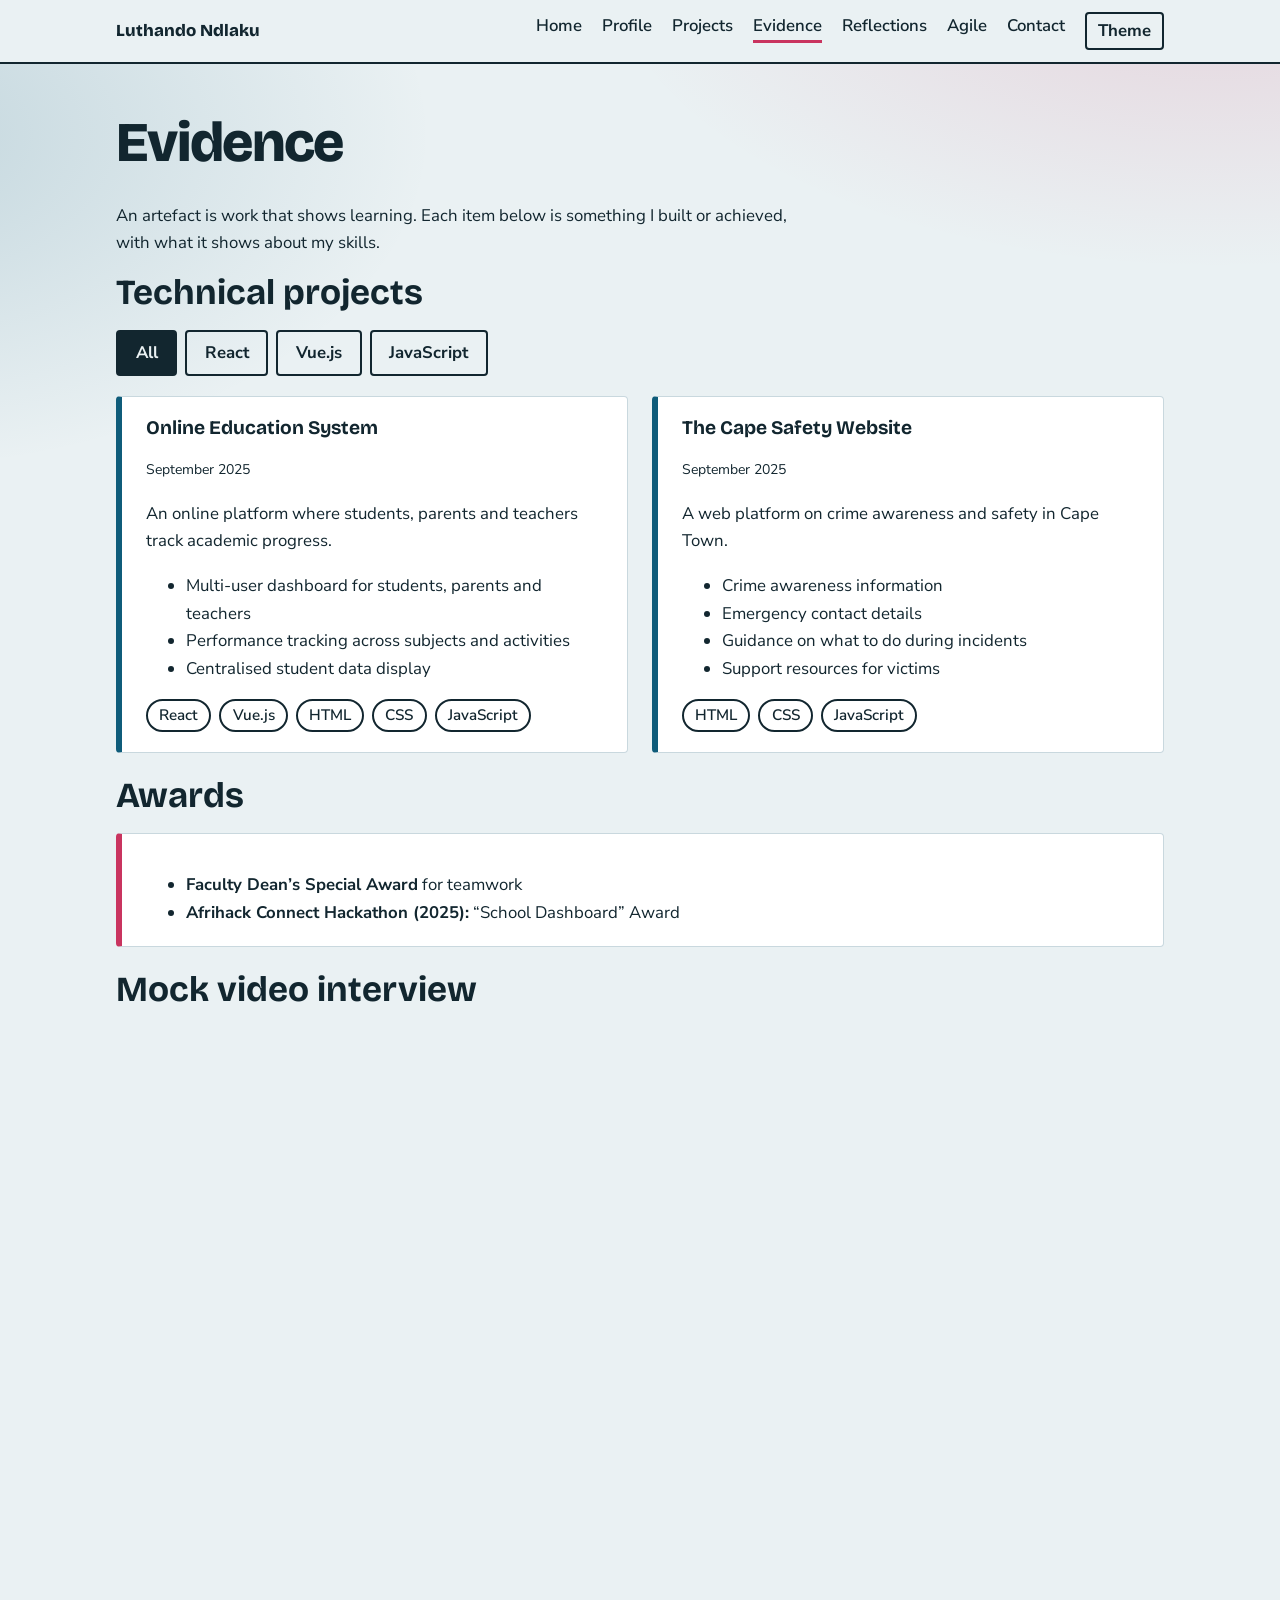
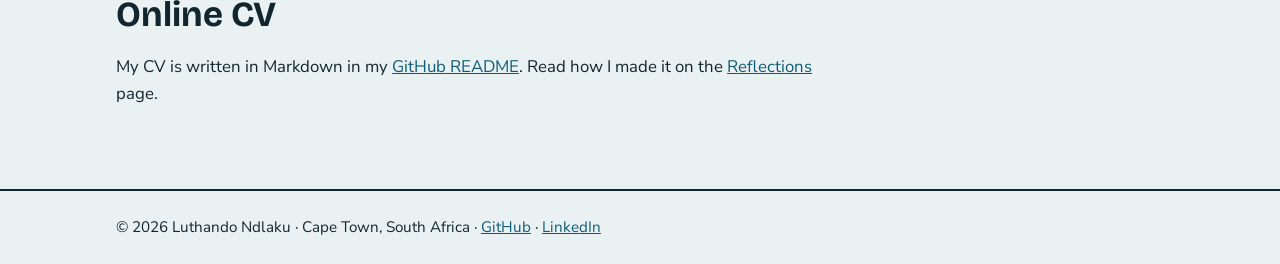
==== evidence.html @ d26c02fd "Add files via upload" ====
<!DOCTYPE html>
<html lang="en"><head><meta charset="utf-8"><meta name="viewport" content="width=device-width, initial-scale=1">
<title>Evidence | Luthando Ndlaku</title>
<meta name="description" content="E-portfolio of Luthando Ndlaku, ICT student in Cape Town specialising in web design and development.">
<link rel="preconnect" href="https://fonts.googleapis.com"><link rel="preconnect" href="https://fonts.gstatic.com" crossorigin>
<link href="https://fonts.googleapis.com/css2?family=Bricolage+Grotesque:wght@600;700;800&family=Nunito+Sans:wght@400;600;700&display=swap" rel="stylesheet">
<link rel="stylesheet" href="style.css"><link rel="icon" href="favicon.svg" type="image/svg+xml"></head><body>
<header><div class="wrap"><nav aria-label="Main"><a class="brand" href="index.html">Luthando Ndlaku</a><button id="menu" class="ghost" aria-expanded="false" aria-controls="links">Menu</button><ul id="links">
<li><a href="index.html">Home</a></li>
<li><a href="profile.html">Profile</a></li>
<li><a href="projects.html">Projects</a></li>
<li><a href="evidence.html" aria-current="page">Evidence</a></li>
<li><a href="reflections.html">Reflections</a></li>
<li><a href="agile.html">Agile</a></li>
<li><a href="contact.html">Contact</a></li>
<li><button id="theme" class="ghost" aria-pressed="false">Theme</button></li></ul></nav></div></header><main><div class="wrap">
<h1 style="font-size:clamp(2.2rem,7vw,3.5rem)">Evidence</h1>
<p class="prose">An artefact is work that shows learning. Each item below is something I built or achieved, with what it shows about my skills.</p>
<h2>Technical projects</h2>
<div class="filters" role="group" aria-label="Filter projects by technology"><button class="ghost" data-f="all" aria-pressed="true">All</button><button class="ghost" data-f="React" aria-pressed="false">React</button><button class="ghost" data-f="Vue.js" aria-pressed="false">Vue.js</button><button class="ghost" data-f="JavaScript" aria-pressed="false">JavaScript</button></div>
<div class="cols">
<article class="panel" data-tags="React Vue.js HTML CSS JavaScript"><h3>Online Education System</h3><p><small>September 2025</small></p>
<p>An online platform where students, parents and teachers track academic progress.</p>
<ul><li>Multi-user dashboard for students, parents and teachers</li><li>Performance tracking across subjects and activities</li><li>Centralised student data display</li></ul>
<ul class="chips"><li>React</li><li>Vue.js</li><li>HTML</li><li>CSS</li><li>JavaScript</li></ul></article>
<article class="panel" data-tags="HTML CSS JavaScript"><h3>The Cape Safety Website</h3><p><small>September 2025</small></p>
<p>A web platform on crime awareness and safety in Cape Town.</p>
<ul><li>Crime awareness information</li><li>Emergency contact details</li><li>Guidance on what to do during incidents</li><li>Support resources for victims</li></ul>
<ul class="chips"><li>HTML</li><li>CSS</li><li>JavaScript</li></ul></article></div>
<h2>Awards</h2>
<div class="panel award"><ul><li><strong>Faculty Dean’s Special Award</strong> for teamwork</li><li><strong>Afrihack Connect Hackathon (2025):</strong> “School Dashboard” Award</li></ul></div>
<h2>Mock video interview</h2>
<div class="video"><iframe src="https://www.youtube.com/embed/iJlWR8e70GU" title="Mock Video Interview" allow="accelerometer; autoplay; clipboard-write; encrypted-media; gyroscope; picture-in-picture; web-share" allowfullscreen loading="lazy"></iframe></div>
<h2>Online CV</h2>
<p class="prose">My CV is written in Markdown in my <a href="https://github.com/LuthandoNdlaku">GitHub README</a>. Read how I made it on the <a href="reflections.html">Reflections</a> page.</p>
</div></main><footer><div class="wrap">© 2026 Luthando Ndlaku · Cape Town, South Africa · <a href="https://github.com/LuthandoNdlaku">GitHub</a> · <a href="https://www.linkedin.com/in/luthando-ndlaku">LinkedIn</a></div></footer><script src="script.js" defer></script></body></html>
---- style.css ----
:root{--ink:#12262F;--sea:#0F5C7A;--mist:#EAF1F3;--protea:#C9345F;--sand:#D9CBB4;--card:#fff;--line:#c9d8de}
@media (prefers-color-scheme:dark){:root{--ink:#E6EEF1;--sea:#6DB8D4;--mist:#0E1C22;--protea:#F06C93;--sand:#3a3427;--card:#14272F;--line:#2a4350}}
*{box-sizing:border-box}html{scroll-behavior:smooth}
body{margin:0;font:1.05rem/1.65 "Nunito Sans",system-ui,sans-serif;color:var(--ink);background:var(--mist)}
h1,h2,h3{font-family:"Bricolage Grotesque","Nunito Sans",system-ui,sans-serif;line-height:1.1;margin:0 0 .5em}
h1{font-size:clamp(2.6rem,9vw,5.5rem);letter-spacing:-.03em;font-weight:800}
h2{font-size:clamp(1.6rem,4vw,2.2rem);font-weight:700}h3{font-size:1.2rem;font-weight:700}
a{color:var(--sea)}a:hover{color:var(--protea)}
:focus-visible{outline:3px solid var(--protea);outline-offset:3px}
.wrap{max-width:68rem;margin:0 auto;padding:0 1.25rem}
header{position:sticky;top:0;z-index:5;background:var(--mist);border-bottom:2px solid var(--ink)}
nav{display:flex;flex-wrap:wrap;align-items:center;justify-content:space-between;gap:.5rem 1.5rem;padding:.75rem 0}
.brand{font-family:"Bricolage Grotesque",sans-serif;font-weight:800;text-decoration:none;color:var(--ink)}
nav ul{display:flex;flex-wrap:wrap;gap:.25rem 1.25rem;list-style:none;margin:0;padding:0}
nav ul a{color:var(--ink);text-decoration:none;font-weight:600;padding:.2rem 0;border-bottom:3px solid transparent}
nav ul a:hover,nav ul a[aria-current]{border-color:var(--protea)}
main{padding:3rem 0 4rem}
.hero{display:grid;gap:2rem;grid-template-columns:1.6fr 1fr;align-items:end;padding:1rem 0 3rem}
.hero .lede{font-size:1.25rem;max-width:36rem}
.facts{background:var(--ink);color:var(--mist);padding:1.25rem 1.5rem;border-radius:.25rem;margin:0;list-style:none}
.facts li{padding:.35rem 0;border-bottom:1px solid rgba(255,255,255,.2)}.facts li:last-child{border:0}
.facts a{color:var(--sand)}
.wave{height:14px;background:repeating-linear-gradient(90deg,var(--sea) 0 28px,var(--sand) 28px 56px);margin:0 0 2.5rem}
.tiles{display:grid;gap:1rem;grid-template-columns:repeat(auto-fit,minmax(13rem,1fr));margin-top:1rem}
.tile{display:block;text-decoration:none;color:var(--ink);background:var(--card);border:2px solid var(--ink);padding:1.1rem 1.25rem;border-radius:.25rem}
.tile:hover{background:var(--sand);color:var(--ink)}.tile strong{display:block;font-family:"Bricolage Grotesque",sans-serif;font-size:1.25rem}
.panel{background:var(--card);border:1px solid var(--line);border-left:6px solid var(--sea);padding:1.25rem 1.5rem;margin:0 0 1.5rem;border-radius:.25rem}
.panel.award{border-left-color:var(--protea)}.panel.todo{border-left-style:dashed;border-left-color:var(--sand)}
.panel p:last-child,.panel ul:last-child{margin-bottom:0}
.cols{display:grid;gap:1.5rem;grid-template-columns:repeat(auto-fit,minmax(18rem,1fr))}
.chips{display:flex;flex-wrap:wrap;gap:.5rem;list-style:none;padding:0;margin:.5rem 0 1rem}
.chips li{border:2px solid var(--ink);padding:.1rem .7rem;border-radius:2rem;font-weight:600;font-size:.95rem}
.video{max-width:315px;aspect-ratio:9/16}.video iframe{width:100%;height:100%;border:0;border-radius:.25rem}
.prose{max-width:44rem}
footer{border-top:2px solid var(--ink);padding:1.5rem 0;font-size:.95rem}
@media(max-width:46rem){.hero{grid-template-columns:1fr}}
@media(prefers-reduced-motion:reduce){html{scroll-behavior:auto}}
:root[data-theme=dark]{--ink:#E6EEF1;--sea:#6DB8D4;--mist:#0E1C22;--protea:#F06C93;--sand:#3a3427;--card:#14272F;--line:#2a4350}
:root[data-theme=light]{--ink:#12262F;--sea:#0F5C7A;--mist:#EAF1F3;--protea:#C9345F;--sand:#D9CBB4;--card:#fff;--line:#c9d8de}
button,.btn{font:inherit;font-weight:700;cursor:pointer;color:var(--mist);background:var(--ink);border:2px solid var(--ink);padding:.45rem 1.1rem;border-radius:.25rem;text-decoration:none;display:inline-block}
button:hover,.btn:hover{background:var(--protea);border-color:var(--protea);color:#fff}
button.ghost,.btn.ghost{background:transparent;color:var(--ink)}button.ghost:hover{color:#fff}
button.ghost[aria-pressed=true]{background:var(--ink);color:var(--mist)}
#theme,#menu{padding:.2rem .7rem}#menu{display:none}
.role{font-size:1.3rem;font-weight:700;color:var(--sea);margin:0 0 .75rem}.role strong{border-right:3px solid var(--protea);padding-right:4px}
.actions{display:flex;flex-wrap:wrap;gap:.75rem;margin-top:1.5rem}
.filters{display:flex;flex-wrap:wrap;gap:.5rem;margin:0 0 1.25rem}
[hidden]{display:none!important}
label{display:block;font-weight:700;margin:1rem 0 .25rem}
input,textarea,select{width:100%;font:inherit;color:var(--ink);background:var(--card);border:2px solid var(--ink);border-radius:.25rem;padding:.55rem .7rem}
textarea{min-height:9rem;resize:vertical}.err{color:var(--protea);font-weight:700;min-height:1.4rem;margin:.25rem 0 0}
.status{font-weight:700;margin-top:1rem}
.board{display:grid;gap:1rem;grid-template-columns:repeat(auto-fit,minmax(14rem,1fr));margin:1rem 0 2rem}
.col{background:var(--card);border:2px solid var(--ink);border-radius:.25rem;padding:.75rem;min-height:8rem}
.col h3{margin:0 0 .6rem;display:flex;justify-content:space-between}
.task{background:var(--mist);border:1px solid var(--line);border-left:5px solid var(--sea);padding:.5rem .6rem;margin-bottom:.5rem;border-radius:.2rem;font-size:.97rem}
.col[data-c=doing] .task{border-left-color:var(--protea)}.col[data-c=done] .task{border-left-color:#2e8b57}
.task div{display:flex;gap:.3rem;margin-top:.4rem}.task button{padding:0 .5rem;font-size:.85rem}
.addrow{display:flex;gap:.5rem;margin:0 0 1rem}.addrow input{flex:1}
.entry{background:var(--card);border:1px solid var(--line);border-left:6px solid var(--sea);padding:.8rem 1rem;margin-bottom:.8rem;border-radius:.25rem}
.entry small{font-weight:700;color:var(--sea)}.entry p{margin:.3rem 0}
#top{position:fixed;right:1rem;bottom:1rem;padding:.4rem .8rem}
@media(max-width:46rem){#menu{display:inline-block}nav ul{display:none;width:100%;flex-direction:column}nav ul.open{display:flex}}
.intro{display:grid;grid-template-columns:15rem 1fr;gap:2rem;align-items:center;margin-bottom:2rem}
.intro img{width:100%;aspect-ratio:4/5;object-fit:cover;object-position:top;border:3px solid var(--ink);border-radius:.25rem;box-shadow:8px 8px 0 var(--protea);display:block}
.intro h1{margin-bottom:.25em}.intro p{margin:0;font-size:1.15rem;max-width:34rem}
@media(max-width:46rem){.intro{grid-template-columns:1fr}.intro img{max-width:15rem}}
:root{--gold:#F2A541;--teal:#1FA38A}
body{background:radial-gradient(55rem 28rem at 95% -5%,rgba(201,52,95,.16),transparent 70%),radial-gradient(50rem 30rem at -10% 15%,rgba(15,92,122,.18),transparent 70%),var(--mist);background-attachment:fixed}
h1.grad{background:linear-gradient(100deg,var(--sea),var(--protea),var(--gold),var(--sea));background-size:250% 100%;-webkit-background-clip:text;background-clip:text;color:transparent;animation:flow 8s linear infinite}
@keyframes flow{to{background-position:250% 0}}
.wave{background:repeating-linear-gradient(90deg,var(--sea) 0 28px,var(--gold) 28px 56px,var(--protea) 56px 84px,var(--teal) 84px 112px);background-size:112px 100%;animation:slide 6s linear infinite}
@keyframes slide{to{background-position:112px 0}}
.js .rv{opacity:0;transform:translateY(18px);transition:opacity .6s,transform .6s}.js .rv.in{opacity:1;transform:none}
.tile{border-top-width:8px;transition:transform .25s,box-shadow .25s}.tile:nth-child(4n+1){border-top-color:var(--sea)}.tile:nth-child(4n+2){border-top-color:var(--protea)}.tile:nth-child(4n+3){border-top-color:var(--gold)}.tile:nth-child(4n){border-top-color:var(--teal)}
.tile:hover{transform:translateY(-6px);box-shadow:0 10px 0 var(--ink)}
.panel{transition:box-shadow .25s}.panel:hover{box-shadow:6px 6px 0 var(--line)}
.chips li{transition:background .2s,transform .2s}.chips li:hover{background:var(--gold);color:#12262F;transform:rotate(-3deg) scale(1.06)}
.stats{display:grid;gap:1rem;grid-template-columns:repeat(auto-fit,minmax(9rem,1fr));margin:0 0 2.5rem}
.stat{border-radius:.25rem;padding:1rem;color:#fff;font-weight:600}.stat b{display:block;font:800 2.6rem/1 "Bricolage Grotesque",sans-serif}
.stat:nth-child(1){background:var(--sea)}.stat:nth-child(2){background:var(--protea)}.stat:nth-child(3){background:#9a6a0c}.stat:nth-child(4){background:#13705f}
.intro{grid-template-columns:18rem 1fr}.intro img{aspect-ratio:3/4;object-fit:contain;background:var(--card);animation:float 5s ease-in-out infinite}
@keyframes float{50%{transform:translateY(-8px)}}
@media(max-width:46rem){.intro{grid-template-columns:1fr}.intro img{max-width:18rem}}
.tabs{display:flex;flex-wrap:wrap;gap:.5rem;margin:1.5rem 0}.tabs button{background:var(--card);color:var(--ink);border-color:var(--ink)}
.tabs button[aria-selected=true]{background:var(--protea);border-color:var(--protea);color:#fff}
.tp{animation:pop .4s}@keyframes pop{from{opacity:0;transform:translateY(10px)}}
.tw{overflow-x:auto;margin:1rem 0 2rem;border:2px solid var(--ink);border-radius:.25rem;background:var(--card)}
table{border-collapse:collapse;width:100%;min-width:42rem;font-size:.97rem}th,td{text-align:left;vertical-align:top;padding:.65rem .8rem;border-bottom:1px solid var(--line)}
th{background:var(--ink);color:var(--mist);font-family:"Bricolage Grotesque",sans-serif}tbody tr:hover{background:var(--sand)}
.pill{display:inline-block;font-weight:700;font-size:.85rem;padding:0 .6rem;border-radius:2rem;color:#fff}.must{background:var(--protea)}.should{background:var(--sea)}.could{background:#9a6a0c}
.trello{max-width:100%;border:3px solid var(--ink);border-radius:.25rem}
.sprint{margin:0 0 1rem}.sprint span{display:flex;justify-content:space-between;font-weight:700}
.bar{height:.9rem;background:var(--line);border-radius:1rem;overflow:hidden}.bar i{display:block;height:100%;width:0;background:linear-gradient(90deg,var(--teal),var(--gold));transition:width 1.4s cubic-bezier(.2,.8,.2,1)}
.rv.in .bar i,html:not(.js) .bar i{width:var(--p)}
.pgrid{display:grid;gap:1.5rem;grid-template-columns:repeat(auto-fit,minmax(19rem,1fr))}
.pcard{background:var(--card);border:2px solid var(--ink);border-radius:.25rem;overflow:hidden;display:flex;flex-direction:column;transition:transform .15s}
.cover{height:11rem;display:grid;place-items:center;color:#fff;font:800 2.2rem "Bricolage Grotesque",sans-serif;text-align:center;padding:1rem;background-size:200% 200%;animation:flow2 9s ease infinite}
@keyframes flow2{50%{background-position:100% 100%}}
.c1{background-image:linear-gradient(135deg,#0F5C7A,#1FA38A,#F2A541)}.c2{background-image:linear-gradient(135deg,#C9345F,#7a2a8c,#0F5C7A)}.c3{background-image:linear-gradient(135deg,#F2A541,#C9345F,#12262F)}
.pbody{padding:1.1rem 1.25rem 1.4rem;display:flex;flex-direction:column;gap:.6rem;flex:1}.pbody p{margin:0}.pbody .actions{margin-top:auto}
.note{font-size:.95rem;opacity:.85}
@media(prefers-reduced-motion:reduce){*{animation:none!important;transition:none!important}.js .rv{opacity:1;transform:none}}
.intro{grid-template-columns:17rem 1fr;align-items:start}.intro img{aspect-ratio:auto;height:auto;object-fit:initial;max-height:none}
@media(max-width:46rem){.intro{grid-template-columns:1fr}.intro img{max-width:17rem}}
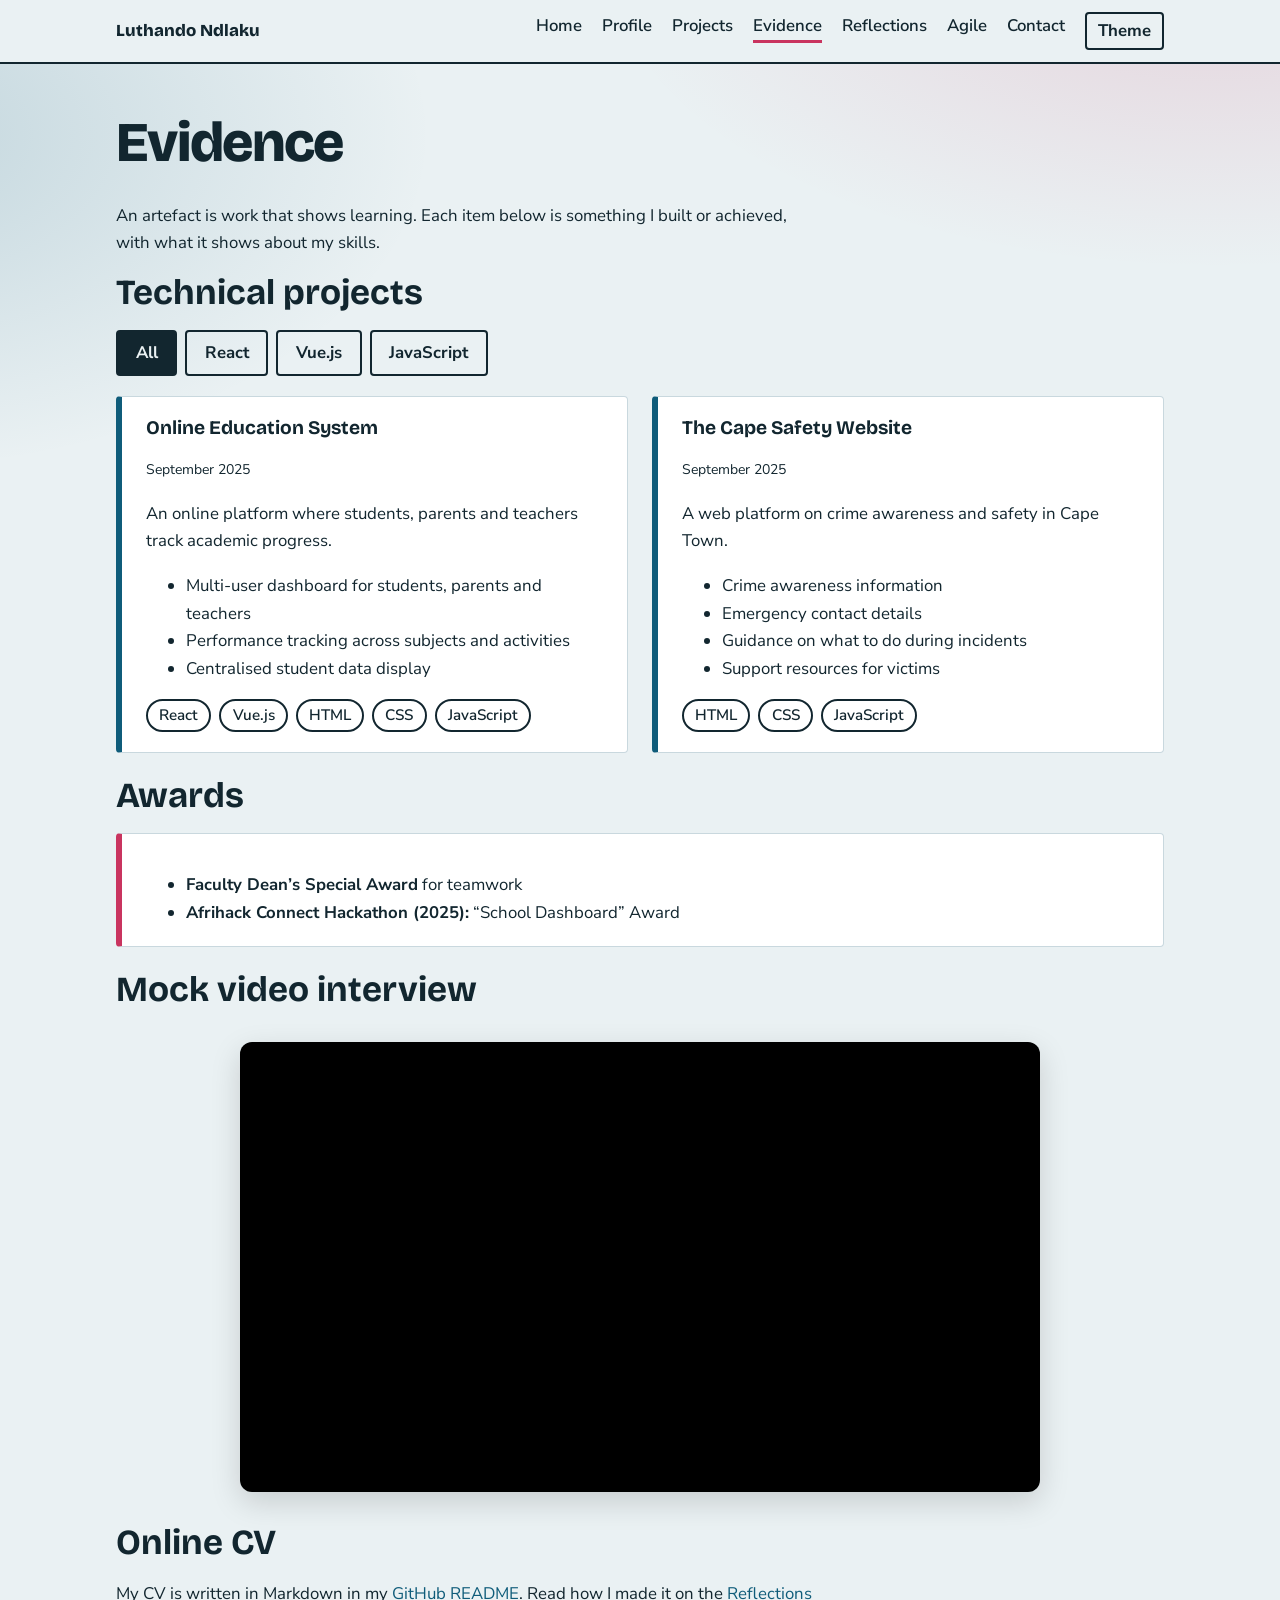
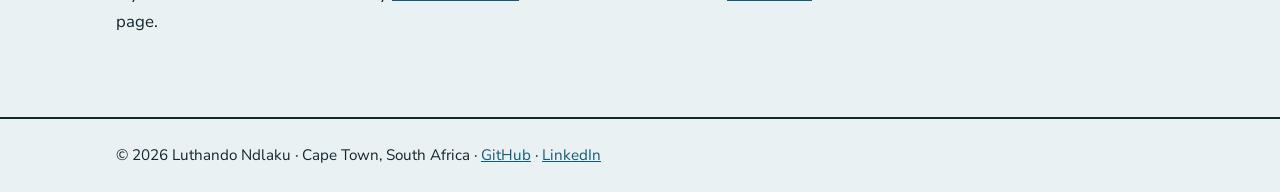
==== commit 2a929391: "Update evidence.html" ====
--- a/evidence.html
+++ b/evidence.html
@@ -1,36 +1,135 @@
 <!DOCTYPE html>
-<html lang="en"><head><meta charset="utf-8"><meta name="viewport" content="width=device-width, initial-scale=1">
-<title>Evidence | Luthando Ndlaku</title>
-<meta name="description" content="E-portfolio of Luthando Ndlaku, ICT student in Cape Town specialising in web design and development.">
-<link rel="preconnect" href="https://fonts.googleapis.com"><link rel="preconnect" href="https://fonts.gstatic.com" crossorigin>
-<link href="https://fonts.googleapis.com/css2?family=Bricolage+Grotesque:wght@600;700;800&family=Nunito+Sans:wght@400;600;700&display=swap" rel="stylesheet">
-<link rel="stylesheet" href="style.css"><link rel="icon" href="favicon.svg" type="image/svg+xml"></head><body>
-<header><div class="wrap"><nav aria-label="Main"><a class="brand" href="index.html">Luthando Ndlaku</a><button id="menu" class="ghost" aria-expanded="false" aria-controls="links">Menu</button><ul id="links">
-<li><a href="index.html">Home</a></li>
-<li><a href="profile.html">Profile</a></li>
-<li><a href="projects.html">Projects</a></li>
-<li><a href="evidence.html" aria-current="page">Evidence</a></li>
-<li><a href="reflections.html">Reflections</a></li>
-<li><a href="agile.html">Agile</a></li>
-<li><a href="contact.html">Contact</a></li>
-<li><button id="theme" class="ghost" aria-pressed="false">Theme</button></li></ul></nav></div></header><main><div class="wrap">
-<h1 style="font-size:clamp(2.2rem,7vw,3.5rem)">Evidence</h1>
-<p class="prose">An artefact is work that shows learning. Each item below is something I built or achieved, with what it shows about my skills.</p>
-<h2>Technical projects</h2>
-<div class="filters" role="group" aria-label="Filter projects by technology"><button class="ghost" data-f="all" aria-pressed="true">All</button><button class="ghost" data-f="React" aria-pressed="false">React</button><button class="ghost" data-f="Vue.js" aria-pressed="false">Vue.js</button><button class="ghost" data-f="JavaScript" aria-pressed="false">JavaScript</button></div>
-<div class="cols">
-<article class="panel" data-tags="React Vue.js HTML CSS JavaScript"><h3>Online Education System</h3><p><small>September 2025</small></p>
-<p>An online platform where students, parents and teachers track academic progress.</p>
-<ul><li>Multi-user dashboard for students, parents and teachers</li><li>Performance tracking across subjects and activities</li><li>Centralised student data display</li></ul>
-<ul class="chips"><li>React</li><li>Vue.js</li><li>HTML</li><li>CSS</li><li>JavaScript</li></ul></article>
-<article class="panel" data-tags="HTML CSS JavaScript"><h3>The Cape Safety Website</h3><p><small>September 2025</small></p>
-<p>A web platform on crime awareness and safety in Cape Town.</p>
-<ul><li>Crime awareness information</li><li>Emergency contact details</li><li>Guidance on what to do during incidents</li><li>Support resources for victims</li></ul>
-<ul class="chips"><li>HTML</li><li>CSS</li><li>JavaScript</li></ul></article></div>
-<h2>Awards</h2>
-<div class="panel award"><ul><li><strong>Faculty Dean’s Special Award</strong> for teamwork</li><li><strong>Afrihack Connect Hackathon (2025):</strong> “School Dashboard” Award</li></ul></div>
-<h2>Mock video interview</h2>
-<div class="video"><iframe src="https://www.youtube.com/embed/iJlWR8e70GU" title="Mock Video Interview" allow="accelerometer; autoplay; clipboard-write; encrypted-media; gyroscope; picture-in-picture; web-share" allowfullscreen loading="lazy"></iframe></div>
-<h2>Online CV</h2>
-<p class="prose">My CV is written in Markdown in my <a href="https://github.com/LuthandoNdlaku">GitHub README</a>. Read how I made it on the <a href="reflections.html">Reflections</a> page.</p>
-</div></main><footer><div class="wrap">© 2026 Luthando Ndlaku · Cape Town, South Africa · <a href="https://github.com/LuthandoNdlaku">GitHub</a> · <a href="https://www.linkedin.com/in/luthando-ndlaku">LinkedIn</a></div></footer><script src="script.js" defer></script></body></html>
+<html lang="en">
+<head>
+    <meta charset="utf-8">
+    <meta name="viewport" content="width=device-width, initial-scale=1">
+    <title>Evidence | Luthando Ndlaku</title>
+    <meta name="description" content="E-portfolio of Luthando Ndlaku, ICT student in Cape Town specialising in web design and development.">
+    
+    <!-- Fonts -->
+    <link rel="preconnect" href="https://fonts.googleapis.com">
+    <link rel="preconnect" href="https://fonts.gstatic.com" crossorigin>
+    <link href="https://fonts.googleapis.com/css2?family=Bricolage+Grotesque:wght@600;700;800&family=Nunito+Sans:wght@400;600;700&display=swap" rel="stylesheet">
+    
+    <!-- Stylesheets -->
+    <link rel="stylesheet" href="style.css">
+    <link rel="icon" href="favicon.svg" type="image/svg+xml">
+
+    <!-- Video Optimization Styles -->
+    <style>
+        .video {
+            position: relative;
+            width: 100%;
+            max-width: 800px; /* Prevents stretching on wide screens */
+            margin: 2rem auto; /* Centers the video */
+            aspect-ratio: 16 / 9; /* Maintains perfect HD ratio */
+            border-radius: 12px;
+            overflow: hidden;
+            box-shadow: 0 10px 30px rgba(0,0,0,0.15);
+            background: #000;
+        }
+
+        .video iframe {
+            position: absolute;
+            top: 0; left: 0;
+            width: 100%; height: 100%;
+            border: none;
+            /* Hardware acceleration hack for sharper rendering */
+            transform: translateZ(0); 
+            -webkit-transform: translateZ(0);
+        }
+    </style>
+</head>
+
+<body>
+<header>
+    <div class="wrap">
+        <nav aria-label="Main">
+            <a class="brand" href="index.html">Luthando Ndlaku</a>
+            <button id="menu" class="ghost" aria-expanded="false" aria-controls="links">Menu</button>
+            <ul id="links">
+                <li><a href="index.html">Home</a></li>
+                <li><a href="profile.html">Profile</a></li>
+                <li><a href="projects.html">Projects</a></li>
+                <li><a href="evidence.html" aria-current="page">Evidence</a></li>
+                <li><a href="reflections.html">Reflections</a></li>
+                <li><a href="agile.html">Agile</a></li>
+                <li><a href="contact.html">Contact</a></li>
+                <li><button id="theme" class="ghost" aria-pressed="false">Theme</button></li>
+            </ul>
+        </nav>
+    </div>
+</header>
+
+<main>
+    <div class="wrap">
+        <h1 style="font-size:clamp(2.2rem,7vw,3.5rem)">Evidence</h1>
+        <p class="prose">An artefact is work that shows learning. Each item below is something I built or achieved, with what it shows about my skills.</p>
+        
+        <h2>Technical projects</h2>
+        <div class="filters" role="group" aria-label="Filter projects by technology">
+            <button class="ghost" data-f="all" aria-pressed="true">All</button>
+            <button class="ghost" data-f="React" aria-pressed="false">React</button>
+            <button class="ghost" data-f="Vue.js" aria-pressed="false">Vue.js</button>
+            <button class="ghost" data-f="JavaScript" aria-pressed="false">JavaScript</button>
+        </div>
+        
+        <div class="cols">
+            <article class="panel" data-tags="React Vue.js HTML CSS JavaScript">
+                <h3>Online Education System</h3>
+                <p><small>September 2025</small></p>
+                <p>An online platform where students, parents and teachers track academic progress.</p>
+                <ul>
+                    <li>Multi-user dashboard for students, parents and teachers</li>
+                    <li>Performance tracking across subjects and activities</li>
+                    <li>Centralised student data display</li>
+                </ul>
+                <ul class="chips"><li>React</li><li>Vue.js</li><li>HTML</li><li>CSS</li><li>JavaScript</li></ul>
+            </article>
+            
+            <article class="panel" data-tags="HTML CSS JavaScript">
+                <h3>The Cape Safety Website</h3>
+                <p><small>September 2025</small></p>
+                <p>A web platform on crime awareness and safety in Cape Town.</p>
+                <ul>
+                    <li>Crime awareness information</li>
+                    <li>Emergency contact details</li>
+                    <li>Guidance on what to do during incidents</li>
+                    <li>Support resources for victims</li>
+                </ul>
+                <ul class="chips"><li>HTML</li><li>CSS</li><li>JavaScript</li></ul>
+            </article>
+        </div>
+
+        <h2>Awards</h2>
+        <div class="panel award">
+            <ul>
+                <li><strong>Faculty Dean’s Special Award</strong> for teamwork</li>
+                <li><strong>Afrihack Connect Hackathon (2025):</strong> “School Dashboard” Award</li>
+            </ul>
+        </div>
+
+        <h2>Mock video interview</h2>
+        <!-- UPDATED VIDEO CONTAINER -->
+        <div class="video">
+            <iframe 
+                src="https://www.youtube.com/embed/iJlWR8e70GU?rel=0&modestbranding=1" 
+                title="Mock Video Interview" 
+                allow="accelerometer; autoplay; clipboard-write; encrypted-media; gyroscope; picture-in-picture" 
+                allowfullscreen 
+                loading="eager">
+            </iframe>
+        </div>
+
+        <h2>Online CV</h2>
+        <p class="prose">My CV is written in Markdown in my <a href="https://github.com/LuthandoNdlaku">GitHub README</a>. Read how I made it on the <a href="reflections.html">Reflections</a> page.</p>
+    </div>
+</main>
+
+<footer>
+    <div class="wrap">© 2026 Luthando Ndlaku · Cape Town, South Africa · <a href="https://github.com/LuthandoNdlaku">GitHub</a> · <a href="https://www.linkedin.com/in/luthando-ndlaku">LinkedIn</a></div>
+</footer>
+
+<script src="script.js" defer></script>
+</body>
+</html>
